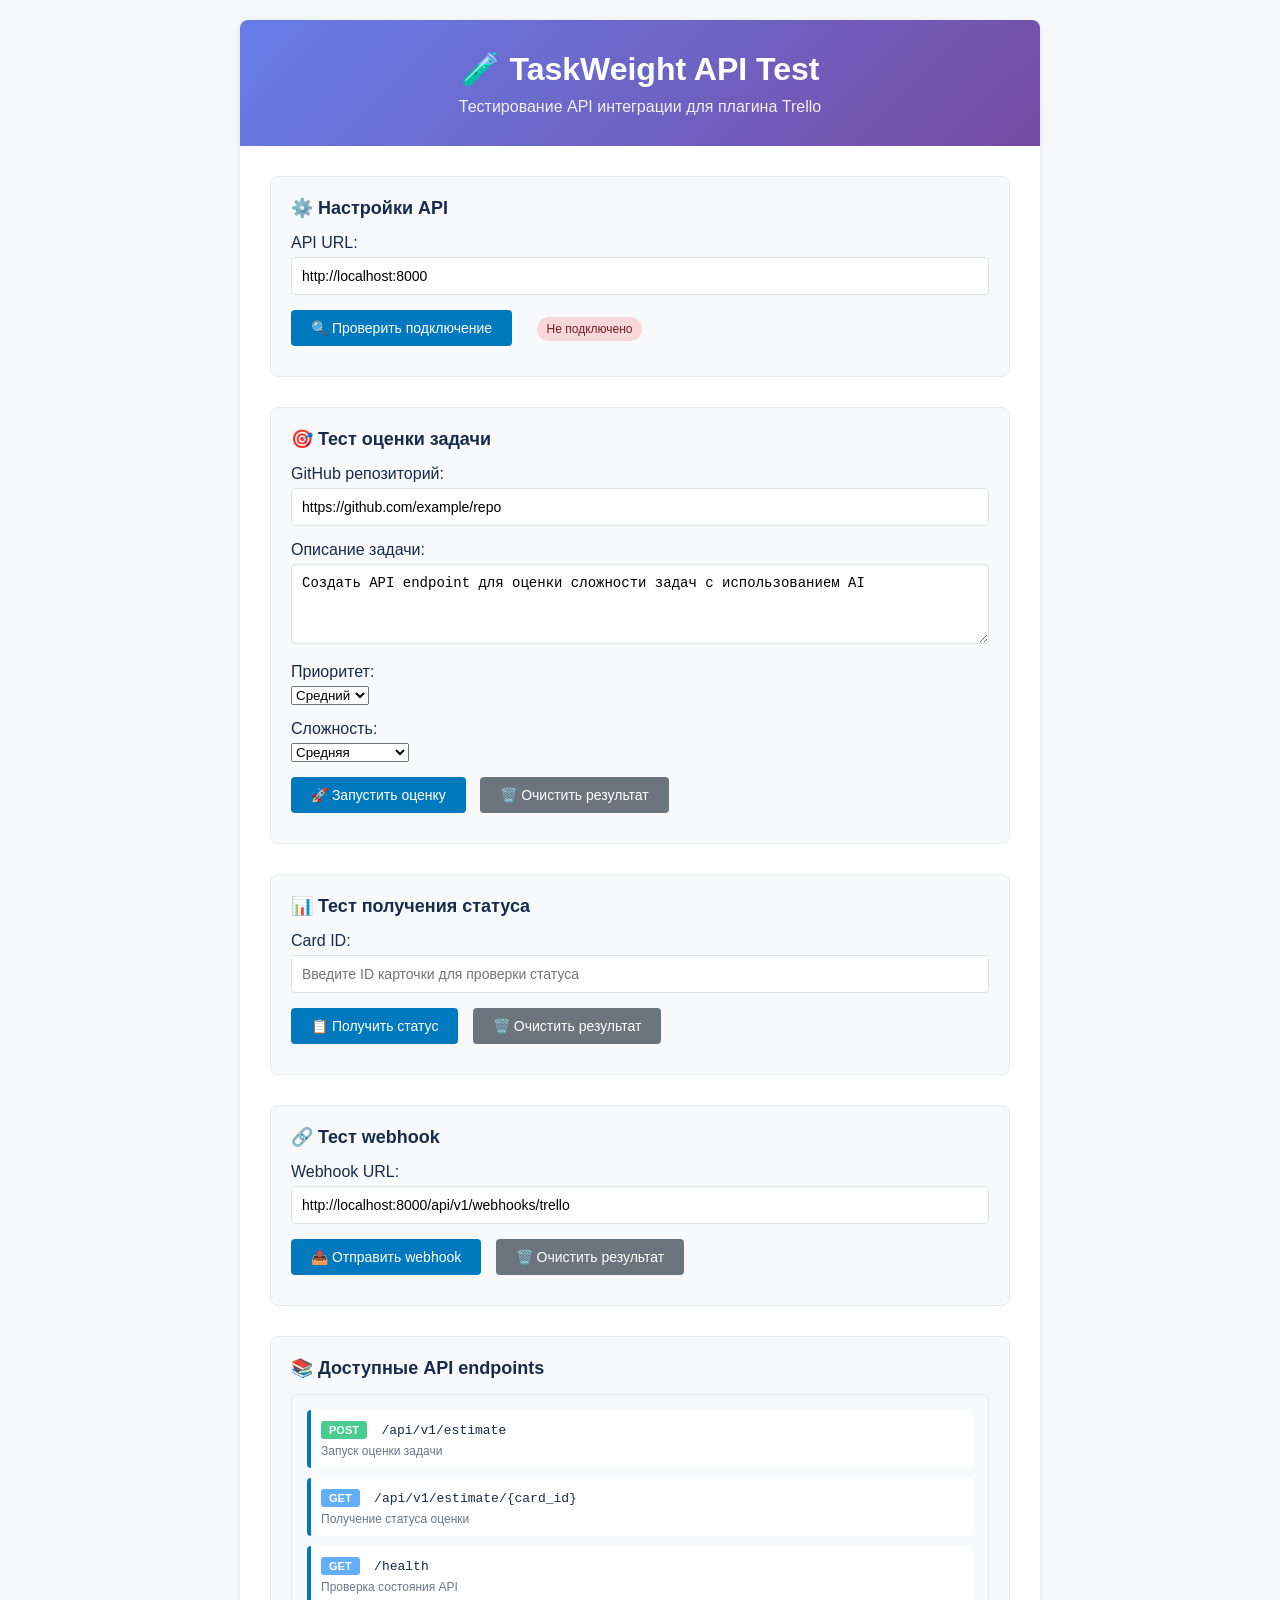
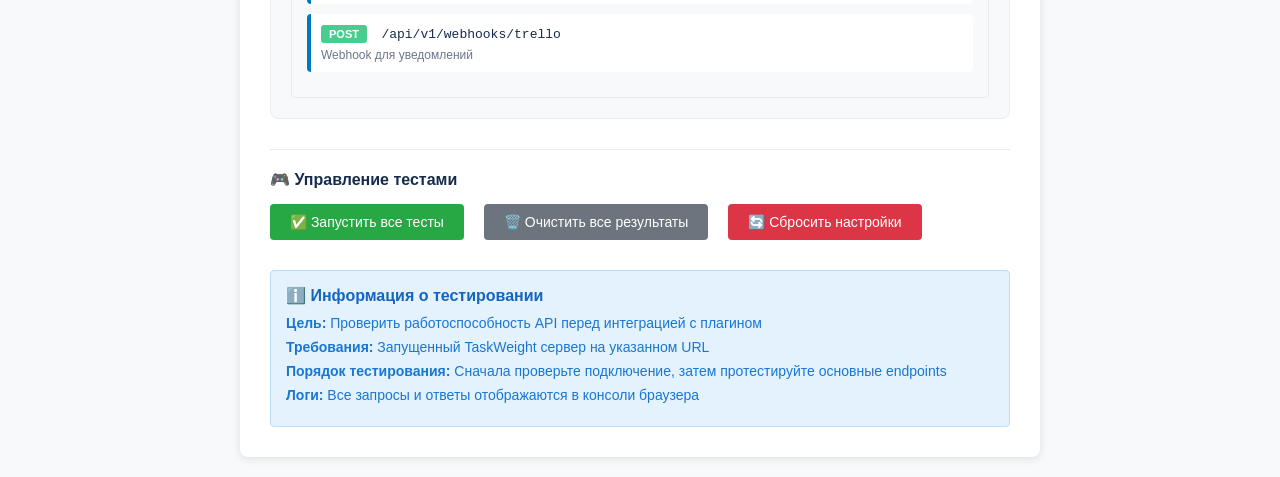
==== plugins/trello/test-api.html @ a2660809 "feat: Добавлены недостающие эндпоинты для Trello, улучшена валидация данных и обработка ошибок. Доба" ====
<!DOCTYPE html>
<html lang="ru">
<head>
    <meta charset="UTF-8">
    <meta name="viewport" content="width=device-width, initial-scale=1.0">
    <title>TaskWeight API Test - Тестирование API</title>
    <style>
        * {
            box-sizing: border-box;
        }
        
        body {
            font-family: -apple-system, BlinkMacSystemFont, 'Segoe UI', Roboto, sans-serif;
            margin: 0;
            padding: 20px;
            background: #f8f9fa;
            color: #172b4d;
        }
        
        .container {
            max-width: 800px;
            margin: 0 auto;
            background: white;
            border-radius: 8px;
            box-shadow: 0 2px 8px rgba(0, 0, 0, 0.1);
            overflow: hidden;
        }
        
        .header {
            background: linear-gradient(135deg, #667eea 0%, #764ba2 100%);
            color: white;
            padding: 30px;
            text-align: center;
        }
        
        .header h1 {
            margin: 0 0 10px 0;
            font-size: 32px;
        }
        
        .header p {
            margin: 0;
            opacity: 0.9;
            font-size: 16px;
        }
        
        .content {
            padding: 30px;
        }
        
        .test-section {
            margin-bottom: 30px;
            padding: 20px;
            border: 1px solid #e9ecef;
            border-radius: 8px;
            background: #f8f9fa;
        }
        
        .test-section h3 {
            margin: 0 0 15px 0;
            color: #172b4d;
            font-size: 18px;
        }
        
        .form-group {
            margin-bottom: 15px;
        }
        
        .form-group label {
            display: block;
            margin-bottom: 5px;
            font-weight: 500;
            color: #172b4d;
        }
        
        .form-group input,
        .form-group textarea {
            width: 100%;
            padding: 10px;
            border: 1px solid #dfe1e6;
            border-radius: 4px;
            font-size: 14px;
        }
        
        .form-group textarea {
            height: 80px;
            resize: vertical;
        }
        
        .btn {
            padding: 10px 20px;
            border: none;
            border-radius: 4px;
            cursor: pointer;
            font-size: 14px;
            font-weight: 500;
            margin-right: 10px;
            margin-bottom: 10px;
        }
        
        .btn-primary {
            background: #0079bf;
            color: white;
        }
        
        .btn-primary:hover {
            background: #026aa7;
        }
        
        .btn-secondary {
            background: #6c757d;
            color: white;
        }
        
        .btn-secondary:hover {
            background: #5a6268;
        }
        
        .btn-success {
            background: #28a745;
            color: white;
        }
        
        .btn-success:hover {
            background: #218838;
        }
        
        .btn-danger {
            background: #dc3545;
            color: white;
        }
        
        .btn-danger:hover {
            background: #c82333;
        }
        
        .result {
            margin-top: 15px;
            padding: 15px;
            border-radius: 4px;
            font-family: monospace;
            font-size: 13px;
            white-space: pre-wrap;
            max-height: 300px;
            overflow-y: auto;
        }
        
        .result.success {
            background: #d4edda;
            color: #155724;
            border: 1px solid #c3e6cb;
        }
        
        .result.error {
            background: #f8d7da;
            color: #721c24;
            border: 1px solid #f5c6cb;
        }
        
        .result.info {
            background: #d1ecf1;
            color: #0c5460;
            border: 1px solid #bee5eb;
        }
        
        .status {
            display: inline-block;
            padding: 5px 10px;
            border-radius: 15px;
            font-size: 12px;
            font-weight: 500;
            margin-left: 10px;
        }
        
        .status.connected {
            background: #d4edda;
            color: #155724;
        }
        
        .status.disconnected {
            background: #f8d7da;
            color: #721c24;
        }
        
        .status.checking {
            background: #fff3cd;
            color: #856404;
        }
        
        .endpoint-list {
            background: #f8f9fa;
            border: 1px solid #e9ecef;
            border-radius: 4px;
            padding: 15px;
            margin-top: 15px;
        }
        
        .endpoint-item {
            margin-bottom: 10px;
            padding: 10px;
            background: white;
            border-radius: 4px;
            border-left: 4px solid #0079bf;
        }
        
        .endpoint-method {
            display: inline-block;
            padding: 3px 8px;
            border-radius: 3px;
            font-size: 11px;
            font-weight: bold;
            margin-right: 10px;
        }
        
        .method-get {
            background: #61affe;
            color: white;
        }
        
        .method-post {
            background: #49cc90;
            color: white;
        }
        
        .method-put {
            background: #fca130;
            color: white;
        }
        
        .method-delete {
            background: #f93e3e;
            color: white;
        }
        
        .endpoint-url {
            font-family: monospace;
            font-size: 13px;
            color: #172b4d;
        }
        
        .endpoint-description {
            margin-top: 5px;
            font-size: 12px;
            color: #6b778c;
        }
        
        .test-controls {
            margin-top: 20px;
            padding-top: 20px;
            border-top: 1px solid #e9ecef;
        }
        
        .test-controls h4 {
            margin: 0 0 15px 0;
            color: #172b4d;
        }
        
        .control-group {
            display: flex;
            gap: 10px;
            flex-wrap: wrap;
            margin-bottom: 15px;
        }
        
        .info-box {
            background: #e3f2fd;
            border: 1px solid #bbdefb;
            border-radius: 4px;
            padding: 15px;
            margin-top: 20px;
        }
        
        .info-box h4 {
            margin: 0 0 10px 0;
            color: #1565c0;
        }
        
        .info-box p {
            margin: 0 0 8px 0;
            color: #1976d2;
            font-size: 14px;
        }
    </style>
</head>
<body>
    <div class="container">
        <div class="header">
            <h1>🧪 TaskWeight API Test</h1>
            <p>Тестирование API интеграции для плагина Trello</p>
        </div>
        
        <div class="content">
            <!-- Настройки API -->
            <div class="test-section">
                <h3>⚙️ Настройки API</h3>
                <div class="form-group">
                    <label for="api-url">API URL:</label>
                    <input type="url" id="api-url" value="http://localhost:8000" placeholder="https://your-domain.com">
                </div>
                <button class="btn btn-primary" onclick="testConnection()">🔍 Проверить подключение</button>
                <span id="connection-status" class="status checking">Проверка...</span>
            </div>
            
            <!-- Тест оценки -->
            <div class="test-section">
                <h3>🎯 Тест оценки задачи</h3>
                <div class="form-group">
                    <label for="test-repo-url">GitHub репозиторий:</label>
                    <input type="url" id="test-repo-url" value="https://github.com/example/repo" placeholder="https://github.com/user/repo">
                </div>
                <div class="form-group">
                    <label for="test-task-description">Описание задачи:</label>
                    <textarea id="test-task-description" placeholder="Опишите задачу для тестирования...">Создать API endpoint для оценки сложности задач с использованием AI</textarea>
                </div>
                <div class="form-group">
                    <label for="test-priority">Приоритет:</label>
                    <select id="test-priority">
                        <option value="low">Низкий</option>
                        <option value="medium" selected>Средний</option>
                        <option value="high">Высокий</option>
                        <option value="urgent">Срочный</option>
                    </select>
                </div>
                <div class="form-group">
                    <label for="test-complexity">Сложность:</label>
                    <select id="test-complexity">
                        <option value="simple">Простая</option>
                        <option value="medium" selected>Средняя</option>
                        <option value="complex">Сложная</option>
                        <option value="very-complex">Очень сложная</option>
                    </select>
                </div>
                <button class="btn btn-primary" onclick="testEstimation()">🚀 Запустить оценку</button>
                <button class="btn btn-secondary" onclick="clearEstimationResult()">🗑️ Очистить результат</button>
                <div id="estimation-result" class="result" style="display: none;"></div>
            </div>
            
            <!-- Тест получения статуса -->
            <div class="test-section">
                <h3>📊 Тест получения статуса</h3>
                <div class="form-group">
                    <label for="test-card-id">Card ID:</label>
                    <input type="text" id="test-card-id" placeholder="Введите ID карточки для проверки статуса">
                </div>
                <button class="btn btn-primary" onclick="testGetStatus()">📋 Получить статус</button>
                <button class="btn btn-secondary" onclick="clearStatusResult()">🗑️ Очистить результат</button>
                <div id="status-result" class="result" style="display: none;"></div>
            </div>
            
            <!-- Тест webhook -->
            <div class="test-section">
                <h3>🔗 Тест webhook</h3>
                <div class="form-group">
                    <label for="webhook-url">Webhook URL:</label>
                    <input type="url" id="webhook-url" value="http://localhost:8000/api/v1/webhooks/trello" placeholder="URL для отправки webhook">
                </div>
                <button class="btn btn-primary" onclick="testWebhook()">📤 Отправить webhook</button>
                <button class="btn btn-secondary" onclick="clearWebhookResult()">🗑️ Очистить результат</button>
                <div id="webhook-result" class="result" style="display: none;"></div>
            </div>
            
            <!-- Доступные endpoints -->
            <div class="test-section">
                <h3>📚 Доступные API endpoints</h3>
                <div class="endpoint-list">
                    <div class="endpoint-item">
                        <span class="endpoint-method method-post">POST</span>
                        <span class="endpoint-url">/api/v1/estimate</span>
                        <div class="endpoint-description">Запуск оценки задачи</div>
                    </div>
                    <div class="endpoint-item">
                        <span class="endpoint-method method-get">GET</span>
                        <span class="endpoint-url">/api/v1/estimate/{card_id}</span>
                        <div class="endpoint-description">Получение статуса оценки</div>
                    </div>
                    <div class="endpoint-item">
                        <span class="endpoint-method method-get">GET</span>
                        <span class="endpoint-url">/health</span>
                        <div class="endpoint-description">Проверка состояния API</div>
                    </div>
                    <div class="endpoint-item">
                        <span class="endpoint-method method-post">POST</span>
                        <span class="endpoint-url">/api/v1/webhooks/trello</span>
                        <div class="endpoint-description">Webhook для уведомлений</div>
                    </div>
                </div>
            </div>
            
            <!-- Управление тестами -->
            <div class="test-controls">
                <h4>🎮 Управление тестами</h4>
                <div class="control-group">
                    <button class="btn btn-success" onclick="runAllTests()">✅ Запустить все тесты</button>
                    <button class="btn btn-secondary" onclick="clearAllResults()">🗑️ Очистить все результаты</button>
                    <button class="btn btn-danger" onclick="resetSettings()">🔄 Сбросить настройки</button>
                </div>
            </div>
            
            <!-- Информация -->
            <div class="info-box">
                <h4>ℹ️ Информация о тестировании</h4>
                <p><strong>Цель:</strong> Проверить работоспособность API перед интеграцией с плагином</p>
                <p><strong>Требования:</strong> Запущенный TaskWeight сервер на указанном URL</p>
                <p><strong>Порядок тестирования:</strong> Сначала проверьте подключение, затем протестируйте основные endpoints</p>
                <p><strong>Логи:</strong> Все запросы и ответы отображаются в консоли браузера</p>
            </div>
        </div>
    </div>
    
    <script>
        class ApiTester {
            constructor() {
                this.apiUrl = 'http://localhost:8000';
                this.init();
            }
            
            init() {
                this.loadSettings();
                this.testConnection();
            }
            
            loadSettings() {
                const saved = localStorage.getItem('taskweight_api_test_settings');
                if (saved) {
                    try {
                        const settings = JSON.parse(saved);
                        this.apiUrl = settings.apiUrl || this.apiUrl;
                        document.getElementById('api-url').value = this.apiUrl;
                    } catch (error) {
                        console.error('Ошибка загрузки настроек:', error);
                    }
                }
            }
            
            saveSettings() {
                const settings = {
                    apiUrl: this.apiUrl
                };
                localStorage.setItem('taskweight_api_test_settings', JSON.stringify(settings));
            }
            
            updateApiUrl() {
                this.apiUrl = document.getElementById('api-url').value;
                this.saveSettings();
            }
            
            async testConnection() {
                this.updateApiUrl();
                this.updateConnectionStatus('checking', 'Проверка...');
                
                try {
                    const response = await fetch(`${this.apiUrl}/health`, {
                        method: 'GET',
                        timeout: 5000
                    });
                    
                    if (response.ok) {
                        this.updateConnectionStatus('connected', 'Подключено');
                        this.showResult('connection-result', '✅ API доступен и работает корректно', 'success');
                    } else {
                        this.updateConnectionStatus('disconnected', 'Ошибка: ' + response.status);
                        this.showResult('connection-result', `❌ API недоступен: HTTP ${response.status}`, 'error');
                    }
                } catch (error) {
                    this.updateConnectionStatus('disconnected', 'Не подключено');
                    this.showResult('connection-result', `❌ Ошибка подключения: ${error.message}`, 'error');
                }
            }
            
            updateConnectionStatus(status, text) {
                const statusElement = document.getElementById('connection-status');
                if (statusElement) {
                    statusElement.className = `status ${status}`;
                    statusElement.textContent = text;
                }
            }
            
            async testEstimation() {
                this.updateApiUrl();
                
                const formData = {
                    cardId: 'test_card_' + Date.now(),
                    taskDescription: document.getElementById('test-task-description').value,
                    repoUrl: document.getElementById('test-repo-url').value,
                    priority: document.getElementById('test-priority').value,
                    complexity: document.getElementById('test-complexity').value,
                    timestamp: new Date().toISOString()
                };
                
                try {
                    console.log('Отправка запроса на оценку:', formData);
                    
                    const response = await fetch(`${this.apiUrl}/api/v1/estimate`, {
                        method: 'POST',
                        headers: {
                            'Content-Type': 'application/json',
                        },
                        body: JSON.stringify(formData)
                    });
                    
                    const result = await response.json();
                    
                    if (response.ok) {
                        this.showResult('estimation-result', `✅ Оценка запущена успешно!\n\nОтвет API:\n${JSON.stringify(result, null, 2)}`, 'success');
                        
                        // Если есть cardId, сохраняем для тестирования статуса
                        if (result.cardId) {
                            document.getElementById('test-card-id').value = result.cardId;
                        }
                    } else {
                        this.showResult('estimation-result', `❌ Ошибка API: ${response.status}\n\n${JSON.stringify(result, null, 2)}`, 'error');
                    }
                } catch (error) {
                    this.showResult('estimation-result', `❌ Ошибка запроса: ${error.message}`, 'error');
                }
            }
            
            async testGetStatus() {
                this.updateApiUrl();
                
                const cardId = document.getElementById('test-card-id').value;
                if (!cardId) {
                    this.showResult('status-result', '❌ Введите ID карточки', 'error');
                    return;
                }
                
                try {
                    console.log('Запрос статуса для карточки:', cardId);
                    
                    const response = await fetch(`${this.apiUrl}/api/v1/estimate/${cardId}`);
                    const result = await response.json();
                    
                    if (response.ok) {
                        this.showResult('status-result', `✅ Статус получен!\n\nОтвет API:\n${JSON.stringify(result, null, 2)}`, 'success');
                    } else {
                        this.showResult('status-result', `❌ Ошибка API: ${response.status}\n\n${JSON.stringify(result, null, 2)}`, 'error');
                    }
                } catch (error) {
                    this.showResult('status-result', `❌ Ошибка запроса: ${error.message}`, 'error');
                }
            }
            
            async testWebhook() {
                this.updateApiUrl();
                
                const webhookUrl = document.getElementById('webhook-url').value;
                if (!webhookUrl) {
                    this.showResult('webhook-result', '❌ Введите URL webhook', 'error');
                    return;
                }
                
                const webhookData = {
                    event: 'estimation.completed',
                    cardId: 'test_card_' + Date.now(),
                    estimation: {
                        id: 'test_estimation_' + Date.now(),
                        status: 'estimated',
                        estimatedHours: 8.5,
                        confidence: 85,
                        createdAt: new Date().toISOString()
                    },
                    timestamp: new Date().toISOString()
                };
                
                try {
                    console.log('Отправка webhook:', webhookData);
                    
                    const response = await fetch(webhookUrl, {
                        method: 'POST',
                        headers: {
                            'Content-Type': 'application/json',
                        },
                        body: JSON.stringify(webhookData)
                    });
                    
                    const result = await response.text();
                    
                    if (response.ok) {
                        this.showResult('webhook-result', `✅ Webhook отправлен успешно!\n\nОтвет сервера:\n${result}`, 'success');
                    } else {
                        this.showResult('webhook-result', `❌ Ошибка webhook: ${response.status}\n\n${result}`, 'error');
                    }
                } catch (error) {
                    this.showResult('webhook-result', `❌ Ошибка отправки: ${error.message}`, 'error');
                }
            }
            
            showResult(elementId, message, type) {
                const element = document.getElementById(elementId);
                if (element) {
                    element.textContent = message;
                    element.className = `result ${type}`;
                    element.style.display = 'block';
                }
            }
            
            clearResult(elementId) {
                const element = document.getElementById(elementId);
                if (element) {
                    element.style.display = 'none';
                    element.textContent = '';
                }
            }
            
            async runAllTests() {
                console.log('Запуск всех тестов...');
                
                // Тест подключения
                await this.testConnection();
                await new Promise(resolve => setTimeout(resolve, 1000));
                
                // Тест оценки
                await this.testEstimation();
                await new Promise(resolve => setTimeout(resolve, 1000));
                
                // Тест статуса (если есть cardId)
                const cardId = document.getElementById('test-card-id').value;
                if (cardId) {
                    await this.testGetStatus();
                }
                
                console.log('Все тесты завершены');
            }
            
            clearAllResults() {
                this.clearResult('estimation-result');
                this.clearResult('status-result');
                this.clearResult('webhook-result');
            }
            
            resetSettings() {
                this.apiUrl = 'http://localhost:8000';
                document.getElementById('api-url').value = this.apiUrl;
                localStorage.removeItem('taskweight_api_test_settings');
                this.clearAllResults();
                this.updateConnectionStatus('checking', 'Проверка...');
            }
        }
        
        // Глобальные функции для кнопок
        let apiTester = null;
        
        function testConnection() {
            if (apiTester) apiTester.testConnection();
        }
        
        function testEstimation() {
            if (apiTester) apiTester.testEstimation();
        }
        
        function testGetStatus() {
            if (apiTester) apiTester.testGetStatus();
        }
        
        function testWebhook() {
            if (apiTester) apiTester.testWebhook();
        }
        
        function clearEstimationResult() {
            if (apiTester) apiTester.clearResult('estimation-result');
        }
        
        function clearStatusResult() {
            if (apiTester) apiTester.clearResult('status-result');
        }
        
        function clearWebhookResult() {
            if (apiTester) apiTester.clearResult('webhook-result');
        }
        
        function runAllTests() {
            if (apiTester) apiTester.runAllTests();
        }
        
        function clearAllResults() {
            if (apiTester) apiTester.clearAllResults();
        }
        
        function resetSettings() {
            if (apiTester) apiTester.resetSettings();
        }
        
        // Инициализация при загрузке страницы
        document.addEventListener('DOMContentLoaded', () => {
            apiTester = new ApiTester();
        });
    </script>
</body>
</html>
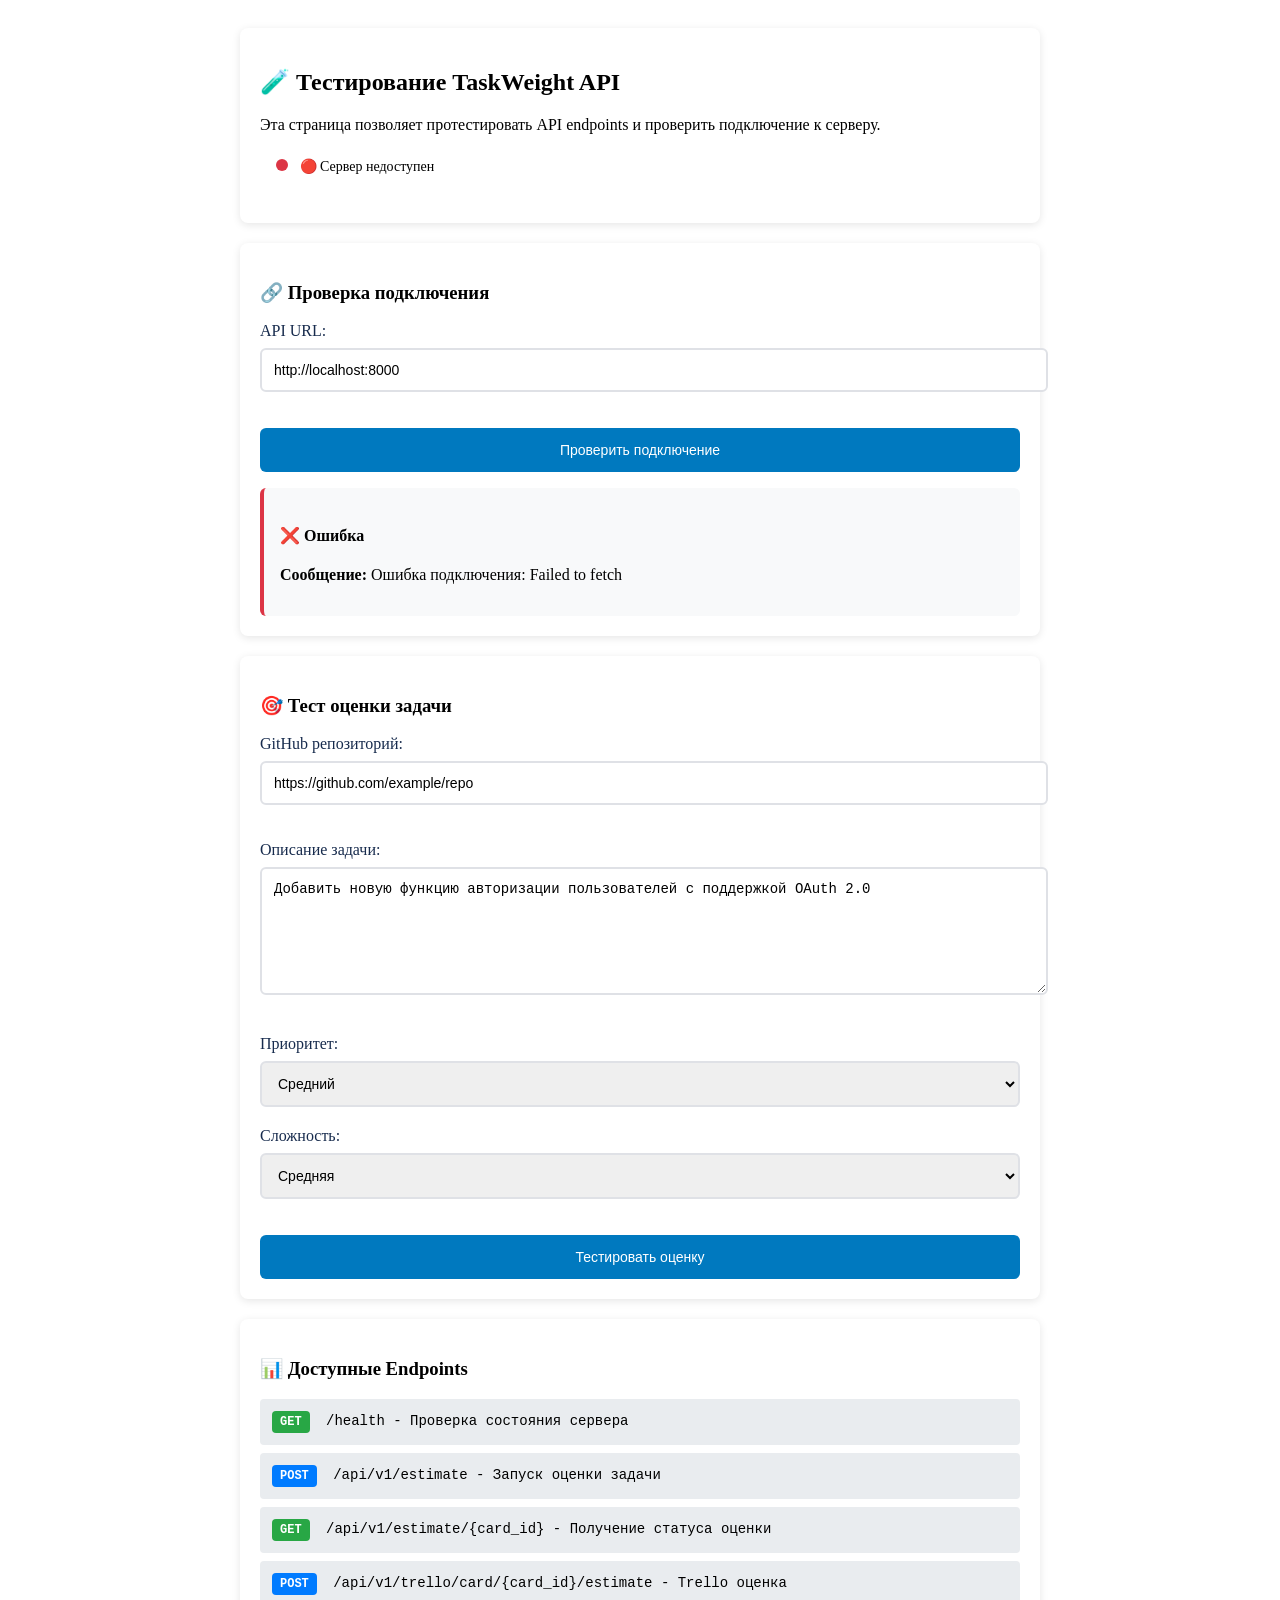
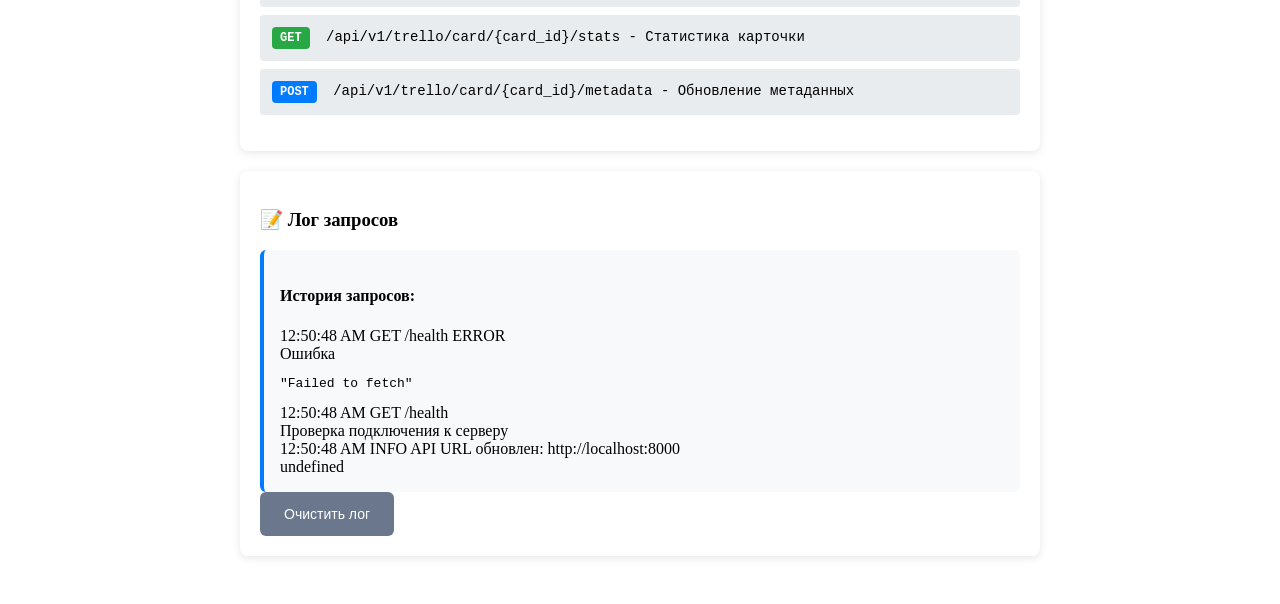
==== commit ae97b1e8: "Add comprehensive testing framework, database improvements, and server enhancements" ====
--- a/plugins/trello/test-api.html
+++ b/plugins/trello/test-api.html
@@ -3,450 +3,213 @@
 <head>
     <meta charset="UTF-8">
     <meta name="viewport" content="width=device-width, initial-scale=1.0">
-    <title>TaskWeight API Test - Тестирование API</title>
+    <title>TaskWeight API Test</title>
+    <link rel="stylesheet" href="style.css">
     <style>
-        * {
-            box-sizing: border-box;
-        }
-        
-        body {
-            font-family: -apple-system, BlinkMacSystemFont, 'Segoe UI', Roboto, sans-serif;
-            margin: 0;
-            padding: 20px;
-            background: #f8f9fa;
-            color: #172b4d;
-        }
-        
-        .container {
+        .test-container {
             max-width: 800px;
             margin: 0 auto;
+            padding: 20px;
+        }
+        
+        .test-section {
             background: white;
             border-radius: 8px;
+            padding: 20px;
+            margin-bottom: 20px;
             box-shadow: 0 2px 8px rgba(0, 0, 0, 0.1);
-            overflow: hidden;
-        }
-        
-        .header {
-            background: linear-gradient(135deg, #667eea 0%, #764ba2 100%);
-            color: white;
-            padding: 30px;
-            text-align: center;
-        }
-        
-        .header h1 {
-            margin: 0 0 10px 0;
-            font-size: 32px;
-        }
-        
-        .header p {
-            margin: 0;
-            opacity: 0.9;
-            font-size: 16px;
-        }
-        
-        .content {
-            padding: 30px;
-        }
-        
-        .test-section {
-            margin-bottom: 30px;
-            padding: 20px;
-            border: 1px solid #e9ecef;
-            border-radius: 8px;
+        }
+        
+        .test-form {
+            display: grid;
+            gap: 16px;
+        }
+        
+        .test-results {
             background: #f8f9fa;
-        }
-        
-        .test-section h3 {
-            margin: 0 0 15px 0;
-            color: #172b4d;
-            font-size: 18px;
-        }
-        
-        .form-group {
-            margin-bottom: 15px;
-        }
-        
-        .form-group label {
-            display: block;
-            margin-bottom: 5px;
-            font-weight: 500;
-            color: #172b4d;
-        }
-        
-        .form-group input,
-        .form-group textarea {
-            width: 100%;
-            padding: 10px;
-            border: 1px solid #dfe1e6;
+            border-radius: 6px;
+            padding: 16px;
+            margin-top: 16px;
+            border-left: 4px solid #007bff;
+        }
+        
+        .test-results.success {
+            border-left-color: #28a745;
+        }
+        
+        .test-results.error {
+            border-left-color: #dc3545;
+        }
+        
+        .endpoint-list {
+            list-style: none;
+            padding: 0;
+        }
+        
+        .endpoint-item {
+            background: #e9ecef;
             border-radius: 4px;
+            padding: 12px;
+            margin-bottom: 8px;
+            font-family: monospace;
             font-size: 14px;
         }
         
-        .form-group textarea {
-            height: 80px;
-            resize: vertical;
-        }
-        
-        .btn {
-            padding: 10px 20px;
-            border: none;
+        .method {
+            display: inline-block;
+            padding: 4px 8px;
             border-radius: 4px;
-            cursor: pointer;
-            font-size: 14px;
-            font-weight: 500;
-            margin-right: 10px;
-            margin-bottom: 10px;
-        }
-        
-        .btn-primary {
-            background: #0079bf;
-            color: white;
-        }
-        
-        .btn-primary:hover {
-            background: #026aa7;
-        }
-        
-        .btn-secondary {
-            background: #6c757d;
-            color: white;
-        }
-        
-        .btn-secondary:hover {
-            background: #5a6268;
-        }
-        
-        .btn-success {
-            background: #28a745;
-            color: white;
-        }
-        
-        .btn-success:hover {
-            background: #218838;
-        }
-        
-        .btn-danger {
-            background: #dc3545;
-            color: white;
-        }
-        
-        .btn-danger:hover {
-            background: #c82333;
-        }
-        
-        .result {
-            margin-top: 15px;
-            padding: 15px;
-            border-radius: 4px;
-            font-family: monospace;
-            font-size: 13px;
-            white-space: pre-wrap;
-            max-height: 300px;
-            overflow-y: auto;
-        }
-        
-        .result.success {
-            background: #d4edda;
-            color: #155724;
-            border: 1px solid #c3e6cb;
-        }
-        
-        .result.error {
-            background: #f8d7da;
-            color: #721c24;
-            border: 1px solid #f5c6cb;
-        }
-        
-        .result.info {
-            background: #d1ecf1;
-            color: #0c5460;
-            border: 1px solid #bee5eb;
-        }
-        
-        .status {
+            font-size: 12px;
+            font-weight: bold;
+            margin-right: 8px;
+        }
+        
+        .method.get { background: #28a745; color: white; }
+        .method.post { background: #007bff; color: white; }
+        .method.put { background: #ffc107; color: black; }
+        .method.delete { background: #dc3545; color: white; }
+        
+        .status-indicator {
             display: inline-block;
-            padding: 5px 10px;
-            border-radius: 15px;
-            font-size: 12px;
-            font-weight: 500;
-            margin-left: 10px;
-        }
-        
-        .status.connected {
-            background: #d4edda;
-            color: #155724;
-        }
-        
-        .status.disconnected {
-            background: #f8d7da;
-            color: #721c24;
-        }
-        
-        .status.checking {
-            background: #fff3cd;
-            color: #856404;
-        }
-        
-        .endpoint-list {
-            background: #f8f9fa;
-            border: 1px solid #e9ecef;
-            border-radius: 4px;
-            padding: 15px;
-            margin-top: 15px;
-        }
-        
-        .endpoint-item {
-            margin-bottom: 10px;
-            padding: 10px;
-            background: white;
-            border-radius: 4px;
-            border-left: 4px solid #0079bf;
-        }
-        
-        .endpoint-method {
-            display: inline-block;
-            padding: 3px 8px;
-            border-radius: 3px;
-            font-size: 11px;
-            font-weight: bold;
-            margin-right: 10px;
-        }
-        
-        .method-get {
-            background: #61affe;
-            color: white;
-        }
-        
-        .method-post {
-            background: #49cc90;
-            color: white;
-        }
-        
-        .method-put {
-            background: #fca130;
-            color: white;
-        }
-        
-        .method-delete {
-            background: #f93e3e;
-            color: white;
-        }
-        
-        .endpoint-url {
-            font-family: monospace;
-            font-size: 13px;
-            color: #172b4d;
-        }
-        
-        .endpoint-description {
-            margin-top: 5px;
-            font-size: 12px;
-            color: #6b778c;
-        }
-        
-        .test-controls {
-            margin-top: 20px;
-            padding-top: 20px;
-            border-top: 1px solid #e9ecef;
-        }
-        
-        .test-controls h4 {
-            margin: 0 0 15px 0;
-            color: #172b4d;
-        }
-        
-        .control-group {
-            display: flex;
-            gap: 10px;
-            flex-wrap: wrap;
-            margin-bottom: 15px;
-        }
-        
-        .info-box {
-            background: #e3f2fd;
-            border: 1px solid #bbdefb;
-            border-radius: 4px;
-            padding: 15px;
-            margin-top: 20px;
-        }
-        
-        .info-box h4 {
-            margin: 0 0 10px 0;
-            color: #1565c0;
-        }
-        
-        .info-box p {
-            margin: 0 0 8px 0;
-            color: #1976d2;
-            font-size: 14px;
-        }
+            width: 12px;
+            height: 12px;
+            border-radius: 50%;
+            margin-right: 8px;
+        }
+        
+        .status-online { background: #28a745; }
+        .status-offline { background: #dc3545; }
+        .status-checking { background: #ffc107; }
     </style>
 </head>
 <body>
-    <div class="container">
-        <div class="header">
-            <h1>🧪 TaskWeight API Test</h1>
-            <p>Тестирование API интеграции для плагина Trello</p>
+    <div class="test-container">
+        <div class="test-section">
+            <h2>🧪 Тестирование TaskWeight API</h2>
+            <p>Эта страница позволяет протестировать API endpoints и проверить подключение к серверу.</p>
+            
+            <div class="connection-status">
+                <span class="status-indicator status-checking"></span>
+                <span id="connection-text">Проверка подключения...</span>
+            </div>
         </div>
         
-        <div class="content">
-            <!-- Настройки API -->
-            <div class="test-section">
-                <h3>⚙️ Настройки API</h3>
+        <div class="test-section">
+            <h3>🔗 Проверка подключения</h3>
+            <div class="test-form">
                 <div class="form-group">
                     <label for="api-url">API URL:</label>
                     <input type="url" id="api-url" value="http://localhost:8000" placeholder="https://your-domain.com">
                 </div>
-                <button class="btn btn-primary" onclick="testConnection()">🔍 Проверить подключение</button>
-                <span id="connection-status" class="status checking">Проверка...</span>
+                <button id="test-connection" class="btn btn-primary">Проверить подключение</button>
             </div>
-            
-            <!-- Тест оценки -->
-            <div class="test-section">
-                <h3>🎯 Тест оценки задачи</h3>
+            <div id="connection-results" class="test-results hidden"></div>
+        </div>
+        
+        <div class="test-section">
+            <h3>🎯 Тест оценки задачи</h3>
+            <div class="test-form">
                 <div class="form-group">
                     <label for="test-repo-url">GitHub репозиторий:</label>
                     <input type="url" id="test-repo-url" value="https://github.com/example/repo" placeholder="https://github.com/user/repo">
                 </div>
                 <div class="form-group">
-                    <label for="test-task-description">Описание задачи:</label>
-                    <textarea id="test-task-description" placeholder="Опишите задачу для тестирования...">Создать API endpoint для оценки сложности задач с использованием AI</textarea>
+                    <label for="test-description">Описание задачи:</label>
+                    <textarea id="test-description" placeholder="Опишите задачу для тестирования..." rows="3">Добавить новую функцию авторизации пользователей с поддержкой OAuth 2.0</textarea>
                 </div>
-                <div class="form-group">
-                    <label for="test-priority">Приоритет:</label>
-                    <select id="test-priority">
-                        <option value="low">Низкий</option>
-                        <option value="medium" selected>Средний</option>
-                        <option value="high">Высокий</option>
-                        <option value="urgent">Срочный</option>
-                    </select>
-                </div>
-                <div class="form-group">
-                    <label for="test-complexity">Сложность:</label>
-                    <select id="test-complexity">
-                        <option value="simple">Простая</option>
-                        <option value="medium" selected>Средняя</option>
-                        <option value="complex">Сложная</option>
-                        <option value="very-complex">Очень сложная</option>
-                    </select>
-                </div>
-                <button class="btn btn-primary" onclick="testEstimation()">🚀 Запустить оценку</button>
-                <button class="btn btn-secondary" onclick="clearEstimationResult()">🗑️ Очистить результат</button>
-                <div id="estimation-result" class="result" style="display: none;"></div>
-            </div>
-            
-            <!-- Тест получения статуса -->
-            <div class="test-section">
-                <h3>📊 Тест получения статуса</h3>
-                <div class="form-group">
-                    <label for="test-card-id">Card ID:</label>
-                    <input type="text" id="test-card-id" placeholder="Введите ID карточки для проверки статуса">
-                </div>
-                <button class="btn btn-primary" onclick="testGetStatus()">📋 Получить статус</button>
-                <button class="btn btn-secondary" onclick="clearStatusResult()">🗑️ Очистить результат</button>
-                <div id="status-result" class="result" style="display: none;"></div>
-            </div>
-            
-            <!-- Тест webhook -->
-            <div class="test-section">
-                <h3>🔗 Тест webhook</h3>
-                <div class="form-group">
-                    <label for="webhook-url">Webhook URL:</label>
-                    <input type="url" id="webhook-url" value="http://localhost:8000/api/v1/webhooks/trello" placeholder="URL для отправки webhook">
-                </div>
-                <button class="btn btn-primary" onclick="testWebhook()">📤 Отправить webhook</button>
-                <button class="btn btn-secondary" onclick="clearWebhookResult()">🗑️ Очистить результат</button>
-                <div id="webhook-result" class="result" style="display: none;"></div>
-            </div>
-            
-            <!-- Доступные endpoints -->
-            <div class="test-section">
-                <h3>📚 Доступные API endpoints</h3>
-                <div class="endpoint-list">
-                    <div class="endpoint-item">
-                        <span class="endpoint-method method-post">POST</span>
-                        <span class="endpoint-url">/api/v1/estimate</span>
-                        <div class="endpoint-description">Запуск оценки задачи</div>
+                <div class="form-row">
+                    <div class="form-group">
+                        <label for="test-priority">Приоритет:</label>
+                        <select id="test-priority">
+                            <option value="low">Низкий</option>
+                            <option value="medium" selected>Средний</option>
+                            <option value="high">Высокий</option>
+                            <option value="urgent">Срочный</option>
+                        </select>
                     </div>
-                    <div class="endpoint-item">
-                        <span class="endpoint-method method-get">GET</span>
-                        <span class="endpoint-url">/api/v1/estimate/{card_id}</span>
-                        <div class="endpoint-description">Получение статуса оценки</div>
-                    </div>
-                    <div class="endpoint-item">
-                        <span class="endpoint-method method-get">GET</span>
-                        <span class="endpoint-url">/health</span>
-                        <div class="endpoint-description">Проверка состояния API</div>
-                    </div>
-                    <div class="endpoint-item">
-                        <span class="endpoint-method method-post">POST</span>
-                        <span class="endpoint-url">/api/v1/webhooks/trello</span>
-                        <div class="endpoint-description">Webhook для уведомлений</div>
+                    <div class="form-group">
+                        <label for="test-complexity">Сложность:</label>
+                        <select id="test-complexity">
+                            <option value="simple">Простая</option>
+                            <option value="medium" selected>Средняя</option>
+                            <option value="complex">Сложная</option>
+                            <option value="very-complex">Очень сложная</option>
+                        </select>
                     </div>
                 </div>
+                <button id="test-estimation" class="btn btn-primary">Тестировать оценку</button>
             </div>
-            
-            <!-- Управление тестами -->
-            <div class="test-controls">
-                <h4>🎮 Управление тестами</h4>
-                <div class="control-group">
-                    <button class="btn btn-success" onclick="runAllTests()">✅ Запустить все тесты</button>
-                    <button class="btn btn-secondary" onclick="clearAllResults()">🗑️ Очистить все результаты</button>
-                    <button class="btn btn-danger" onclick="resetSettings()">🔄 Сбросить настройки</button>
-                </div>
+            <div id="estimation-results" class="test-results hidden"></div>
+        </div>
+        
+        <div class="test-section">
+            <h3>📊 Доступные Endpoints</h3>
+            <ul class="endpoint-list">
+                <li class="endpoint-item">
+                    <span class="method get">GET</span>
+                    <code>/health</code> - Проверка состояния сервера
+                </li>
+                <li class="endpoint-item">
+                    <span class="method post">POST</span>
+                    <code>/api/v1/estimate</code> - Запуск оценки задачи
+                </li>
+                <li class="endpoint-item">
+                    <span class="method get">GET</span>
+                    <code>/api/v1/estimate/{card_id}</code> - Получение статуса оценки
+                </li>
+                <li class="endpoint-item">
+                    <span class="method post">POST</span>
+                    <code>/api/v1/trello/card/{card_id}/estimate</code> - Trello оценка
+                </li>
+                <li class="endpoint-item">
+                    <span class="method get">GET</span>
+                    <code>/api/v1/trello/card/{card_id}/stats</code> - Статистика карточки
+                </li>
+                <li class="endpoint-item">
+                    <span class="method post">POST</span>
+                    <code>/api/v1/trello/card/{card_id}/metadata</code> - Обновление метаданных
+                </li>
+            </ul>
+        </div>
+        
+        <div class="test-section">
+            <h3>📝 Лог запросов</h3>
+            <div id="request-log" class="test-results">
+                <p>Лог запросов будет отображаться здесь...</p>
             </div>
-            
-            <!-- Информация -->
-            <div class="info-box">
-                <h4>ℹ️ Информация о тестировании</h4>
-                <p><strong>Цель:</strong> Проверить работоспособность API перед интеграцией с плагином</p>
-                <p><strong>Требования:</strong> Запущенный TaskWeight сервер на указанном URL</p>
-                <p><strong>Порядок тестирования:</strong> Сначала проверьте подключение, затем протестируйте основные endpoints</p>
-                <p><strong>Логи:</strong> Все запросы и ответы отображаются в консоли браузера</p>
-            </div>
+            <button id="clear-log" class="btn btn-secondary">Очистить лог</button>
         </div>
     </div>
     
     <script>
-        class ApiTester {
+        class APITester {
             constructor() {
                 this.apiUrl = 'http://localhost:8000';
+                this.requestLog = [];
                 this.init();
             }
             
             init() {
-                this.loadSettings();
+                this.bindEvents();
+                this.updateApiUrl();
                 this.testConnection();
             }
             
-            loadSettings() {
-                const saved = localStorage.getItem('taskweight_api_test_settings');
-                if (saved) {
-                    try {
-                        const settings = JSON.parse(saved);
-                        this.apiUrl = settings.apiUrl || this.apiUrl;
-                        document.getElementById('api-url').value = this.apiUrl;
-                    } catch (error) {
-                        console.error('Ошибка загрузки настроек:', error);
-                    }
-                }
-            }
-            
-            saveSettings() {
-                const settings = {
-                    apiUrl: this.apiUrl
-                };
-                localStorage.setItem('taskweight_api_test_settings', JSON.stringify(settings));
+            bindEvents() {
+                document.getElementById('api-url').addEventListener('change', () => this.updateApiUrl());
+                document.getElementById('test-connection').addEventListener('click', () => this.testConnection());
+                document.getElementById('test-estimation').addEventListener('click', () => this.testEstimation());
+                document.getElementById('clear-log').addEventListener('click', () => this.clearLog());
             }
             
             updateApiUrl() {
                 this.apiUrl = document.getElementById('api-url').value;
-                this.saveSettings();
+                this.logRequest('INFO', `API URL обновлен: ${this.apiUrl}`);
             }
             
             async testConnection() {
-                this.updateApiUrl();
-                this.updateConnectionStatus('checking', 'Проверка...');
+                this.updateConnectionStatus('checking');
+                this.logRequest('GET', '/health', 'Проверка подключения к серверу');
                 
                 try {
                     const response = await fetch(`${this.apiUrl}/health`, {
@@ -455,41 +218,29 @@
                     });
                     
                     if (response.ok) {
-                        this.updateConnectionStatus('connected', 'Подключено');
-                        this.showResult('connection-result', '✅ API доступен и работает корректно', 'success');
+                        const data = await response.json();
+                        this.updateConnectionStatus('online');
+                        this.showConnectionResults(true, 'Сервер доступен', data);
+                        this.logRequest('GET', '/health', 'Успешно', response.status, data);
                     } else {
-                        this.updateConnectionStatus('disconnected', 'Ошибка: ' + response.status);
-                        this.showResult('connection-result', `❌ API недоступен: HTTP ${response.status}`, 'error');
+                        this.updateConnectionStatus('offline');
+                        this.showConnectionResults(false, `HTTP ${response.status}: ${response.statusText}`);
+                        this.logRequest('GET', '/health', 'Ошибка', response.status);
                     }
                 } catch (error) {
-                    this.updateConnectionStatus('disconnected', 'Не подключено');
-                    this.showResult('connection-result', `❌ Ошибка подключения: ${error.message}`, 'error');
-                }
-            }
-            
-            updateConnectionStatus(status, text) {
-                const statusElement = document.getElementById('connection-status');
-                if (statusElement) {
-                    statusElement.className = `status ${status}`;
-                    statusElement.textContent = text;
+                    this.updateConnectionStatus('offline');
+                    this.showConnectionResults(false, `Ошибка подключения: ${error.message}`);
+                    this.logRequest('GET', '/health', 'Ошибка', 'ERROR', error.message);
                 }
             }
             
             async testEstimation() {
-                this.updateApiUrl();
-                
-                const formData = {
-                    cardId: 'test_card_' + Date.now(),
-                    taskDescription: document.getElementById('test-task-description').value,
-                    repoUrl: document.getElementById('test-repo-url').value,
-                    priority: document.getElementById('test-priority').value,
-                    complexity: document.getElementById('test-complexity').value,
-                    timestamp: new Date().toISOString()
-                };
+                const formData = this.getTestFormData();
+                if (!formData) return;
+                
+                this.logRequest('POST', '/api/v1/estimate', 'Тест оценки задачи', null, formData);
                 
                 try {
-                    console.log('Отправка запроса на оценку:', formData);
-                    
                     const response = await fetch(`${this.apiUrl}/api/v1/estimate`, {
                         method: 'POST',
                         headers: {
@@ -498,191 +249,194 @@
                         body: JSON.stringify(formData)
                     });
                     
-                    const result = await response.json();
-                    
                     if (response.ok) {
-                        this.showResult('estimation-result', `✅ Оценка запущена успешно!\n\nОтвет API:\n${JSON.stringify(result, null, 2)}`, 'success');
+                        const data = await response.json();
+                        this.showEstimationResults(true, 'Оценка запущена успешно', data);
+                        this.logRequest('POST', '/api/v1/estimate', 'Успешно', response.status, data);
                         
-                        // Если есть cardId, сохраняем для тестирования статуса
-                        if (result.cardId) {
-                            document.getElementById('test-card-id').value = result.cardId;
+                        // Если оценка запущена, начинаем опрос статуса
+                        if (data.status === 'processing') {
+                            this.pollEstimationStatus(data.cardId || data.id);
                         }
                     } else {
-                        this.showResult('estimation-result', `❌ Ошибка API: ${response.status}\n\n${JSON.stringify(result, null, 2)}`, 'error');
+                        const errorText = await response.text();
+                        this.showEstimationResults(false, `HTTP ${response.status}: ${errorText}`);
+                        this.logRequest('POST', '/api/v1/estimate', 'Ошибка', response.status, errorText);
                     }
                 } catch (error) {
-                    this.showResult('estimation-result', `❌ Ошибка запроса: ${error.message}`, 'error');
-                }
-            }
-            
-            async testGetStatus() {
-                this.updateApiUrl();
-                
-                const cardId = document.getElementById('test-card-id').value;
-                if (!cardId) {
-                    this.showResult('status-result', '❌ Введите ID карточки', 'error');
-                    return;
-                }
-                
-                try {
-                    console.log('Запрос статуса для карточки:', cardId);
-                    
-                    const response = await fetch(`${this.apiUrl}/api/v1/estimate/${cardId}`);
-                    const result = await response.json();
-                    
-                    if (response.ok) {
-                        this.showResult('status-result', `✅ Статус получен!\n\nОтвет API:\n${JSON.stringify(result, null, 2)}`, 'success');
-                    } else {
-                        this.showResult('status-result', `❌ Ошибка API: ${response.status}\n\n${JSON.stringify(result, null, 2)}`, 'error');
+                    this.showEstimationResults(false, `Ошибка запроса: ${error.message}`);
+                    this.logRequest('POST', '/api/v1/estimate', 'Ошибка', 'ERROR', error.message);
+                }
+            }
+            
+            async pollEstimationStatus(cardId) {
+                this.logRequest('GET', `/api/v1/estimate/${cardId}`, 'Опрос статуса оценки');
+                
+                const maxAttempts = 10;
+                let attempts = 0;
+                
+                const poll = async () => {
+                    try {
+                        attempts++;
+                        const response = await fetch(`${this.apiUrl}/api/v1/estimate/${cardId}`);
+                        
+                        if (response.ok) {
+                            const estimation = await response.json();
+                            this.logRequest('GET', `/api/v1/estimate/${cardId}`, `Статус: ${estimation.status}`, response.status, estimation);
+                            
+                            if (estimation.status === 'estimated') {
+                                this.showEstimationResults(true, 'Оценка завершена', estimation);
+                                return;
+                            } else if (estimation.status === 'failed') {
+                                this.showEstimationResults(false, `Ошибка оценки: ${estimation.error || 'Неизвестная ошибка'}`);
+                                return;
+                            }
+                        }
+                        
+                        if (attempts < maxAttempts) {
+                            setTimeout(poll, 2000);
+                        } else {
+                            this.logRequest('GET', `/api/v1/estimate/${cardId}`, 'Превышено время ожидания');
+                        }
+                    } catch (error) {
+                        this.logRequest('GET', `/api/v1/estimate/${cardId}`, 'Ошибка опроса', 'ERROR', error.message);
+                        if (attempts < maxAttempts) {
+                            setTimeout(poll, 2000);
+                        }
                     }
-                } catch (error) {
-                    this.showResult('status-result', `❌ Ошибка запроса: ${error.message}`, 'error');
-                }
-            }
-            
-            async testWebhook() {
-                this.updateApiUrl();
-                
-                const webhookUrl = document.getElementById('webhook-url').value;
-                if (!webhookUrl) {
-                    this.showResult('webhook-result', '❌ Введите URL webhook', 'error');
-                    return;
-                }
-                
-                const webhookData = {
-                    event: 'estimation.completed',
+                };
+                
+                poll();
+            }
+            
+            getTestFormData() {
+                const repoUrl = document.getElementById('test-repo-url').value;
+                const description = document.getElementById('test-description').value;
+                const priority = document.getElementById('test-priority').value;
+                const complexity = document.getElementById('test-complexity').value;
+                
+                if (!repoUrl || !description) {
+                    alert('Пожалуйста, заполните все обязательные поля');
+                    return null;
+                }
+                
+                return {
                     cardId: 'test_card_' + Date.now(),
-                    estimation: {
-                        id: 'test_estimation_' + Date.now(),
-                        status: 'estimated',
-                        estimatedHours: 8.5,
-                        confidence: 85,
-                        createdAt: new Date().toISOString()
-                    },
+                    taskDescription: description,
+                    repoUrl: repoUrl,
+                    priority: priority,
+                    complexity: complexity,
                     timestamp: new Date().toISOString()
                 };
-                
-                try {
-                    console.log('Отправка webhook:', webhookData);
+            }
+            
+            updateConnectionStatus(status) {
+                const indicator = document.querySelector('.status-indicator');
+                const text = document.getElementById('connection-text');
+                
+                indicator.className = `status-indicator status-${status}`;
+                
+                switch (status) {
+                    case 'online':
+                        text.textContent = '🟢 Сервер доступен';
+                        break;
+                    case 'offline':
+                        text.textContent = '🔴 Сервер недоступен';
+                        break;
+                    case 'checking':
+                        text.textContent = '🟡 Проверка подключения...';
+                        break;
+                }
+            }
+            
+            showConnectionResults(success, message, data = null) {
+                const results = document.getElementById('connection-results');
+                results.className = `test-results ${success ? 'success' : 'error'}`;
+                
+                let html = `<h4>${success ? '✅ Успешно' : '❌ Ошибка'}</h4>`;
+                html += `<p><strong>Сообщение:</strong> ${message}</p>`;
+                
+                if (data) {
+                    html += `<p><strong>Ответ сервера:</strong></p>`;
+                    html += `<pre>${JSON.stringify(data, null, 2)}</pre>`;
+                }
+                
+                results.innerHTML = html;
+                results.classList.remove('hidden');
+            }
+            
+            showEstimationResults(success, message, data = null) {
+                const results = document.getElementById('estimation-results');
+                results.className = `test-results ${success ? 'success' : 'error'}`;
+                
+                let html = `<h4>${success ? '✅ Успешно' : '❌ Ошибка'}</h4>`;
+                html += `<p><strong>Сообщение:</strong> ${message}</p>`;
+                
+                if (data) {
+                    html += `<p><strong>Данные:</strong></p>`;
+                    html += `<pre>${JSON.stringify(data, null, 2)}</pre>`;
+                }
+                
+                results.innerHTML = html;
+                results.classList.remove('hidden');
+            }
+            
+            logRequest(method, endpoint, description, status = null, data = null) {
+                const timestamp = new Date().toLocaleTimeString();
+                const logEntry = {
+                    timestamp,
+                    method,
+                    endpoint,
+                    description,
+                    status,
+                    data
+                };
+                
+                this.requestLog.unshift(logEntry);
+                this.updateRequestLog();
+            }
+            
+            updateRequestLog() {
+                const logContainer = document.getElementById('request-log');
+                
+                if (this.requestLog.length === 0) {
+                    logContainer.innerHTML = '<p>Лог запросов пуст</p>';
+                    return;
+                }
+                
+                let html = '<h4>История запросов:</h4>';
+                
+                this.requestLog.slice(0, 20).forEach(entry => {
+                    const statusClass = entry.status === 'ERROR' ? 'error' : 
+                                      entry.status >= 400 ? 'error' : 
+                                      entry.status >= 200 ? 'success' : '';
                     
-                    const response = await fetch(webhookUrl, {
-                        method: 'POST',
-                        headers: {
-                            'Content-Type': 'application/json',
-                        },
-                        body: JSON.stringify(webhookData)
-                    });
-                    
-                    const result = await response.text();
-                    
-                    if (response.ok) {
-                        this.showResult('webhook-result', `✅ Webhook отправлен успешно!\n\nОтвет сервера:\n${result}`, 'success');
-                    } else {
-                        this.showResult('webhook-result', `❌ Ошибка webhook: ${response.status}\n\n${result}`, 'error');
-                    }
-                } catch (error) {
-                    this.showResult('webhook-result', `❌ Ошибка отправки: ${error.message}`, 'error');
-                }
-            }
-            
-            showResult(elementId, message, type) {
-                const element = document.getElementById(elementId);
-                if (element) {
-                    element.textContent = message;
-                    element.className = `result ${type}`;
-                    element.style.display = 'block';
-                }
-            }
-            
-            clearResult(elementId) {
-                const element = document.getElementById(elementId);
-                if (element) {
-                    element.style.display = 'none';
-                    element.textContent = '';
-                }
-            }
-            
-            async runAllTests() {
-                console.log('Запуск всех тестов...');
-                
-                // Тест подключения
-                await this.testConnection();
-                await new Promise(resolve => setTimeout(resolve, 1000));
-                
-                // Тест оценки
-                await this.testEstimation();
-                await new Promise(resolve => setTimeout(resolve, 1000));
-                
-                // Тест статуса (если есть cardId)
-                const cardId = document.getElementById('test-card-id').value;
-                if (cardId) {
-                    await this.testGetStatus();
-                }
-                
-                console.log('Все тесты завершены');
-            }
-            
-            clearAllResults() {
-                this.clearResult('estimation-result');
-                this.clearResult('status-result');
-                this.clearResult('webhook-result');
-            }
-            
-            resetSettings() {
-                this.apiUrl = 'http://localhost:8000';
-                document.getElementById('api-url').value = this.apiUrl;
-                localStorage.removeItem('taskweight_api_test_settings');
-                this.clearAllResults();
-                this.updateConnectionStatus('checking', 'Проверка...');
-            }
-        }
-        
-        // Глобальные функции для кнопок
-        let apiTester = null;
-        
-        function testConnection() {
-            if (apiTester) apiTester.testConnection();
-        }
-        
-        function testEstimation() {
-            if (apiTester) apiTester.testEstimation();
-        }
-        
-        function testGetStatus() {
-            if (apiTester) apiTester.testGetStatus();
-        }
-        
-        function testWebhook() {
-            if (apiTester) apiTester.testWebhook();
-        }
-        
-        function clearEstimationResult() {
-            if (apiTester) apiTester.clearResult('estimation-result');
-        }
-        
-        function clearStatusResult() {
-            if (apiTester) apiTester.clearResult('status-result');
-        }
-        
-        function clearWebhookResult() {
-            if (apiTester) apiTester.clearResult('webhook-result');
-        }
-        
-        function runAllTests() {
-            if (apiTester) apiTester.runAllTests();
-        }
-        
-        function clearAllResults() {
-            if (apiTester) apiTester.clearAllResults();
-        }
-        
-        function resetSettings() {
-            if (apiTester) apiTester.resetSettings();
+                    html += `
+                        <div class="log-entry ${statusClass}">
+                            <div class="log-header">
+                                <span class="log-time">${entry.timestamp}</span>
+                                <span class="log-method">${entry.method}</span>
+                                <span class="log-endpoint">${entry.endpoint}</span>
+                                ${entry.status ? `<span class="log-status">${entry.status}</span>` : ''}
+                            </div>
+                            <div class="log-description">${entry.description}</div>
+                            ${entry.data ? `<div class="log-data"><pre>${JSON.stringify(entry.data, null, 2)}</pre></div>` : ''}
+                        </div>
+                    `;
+                });
+                
+                logContainer.innerHTML = html;
+            }
+            
+            clearLog() {
+                this.requestLog = [];
+                this.updateRequestLog();
+            }
         }
         
         // Инициализация при загрузке страницы
         document.addEventListener('DOMContentLoaded', () => {
-            apiTester = new ApiTester();
+            new APITester();
         });
     </script>
 </body>
--- a/plugins/trello/style.css
+++ b/plugins/trello/style.css
@@ -0,0 +1,715 @@
+/* TaskWeight Trello Power-Up Styles */
+
+/* Основные стили */
+.power-up-container {
+    font-family: -apple-system, BlinkMacSystemFont, 'Segoe UI', Roboto, sans-serif;
+    max-width: 800px;
+    margin: 0 auto;
+    padding: 20px;
+    background: #fff;
+    border-radius: 8px;
+    box-shadow: 0 2px 8px rgba(0, 0, 0, 0.1);
+}
+
+/* Заголовок */
+.power-up-header {
+    text-align: center;
+    margin-bottom: 30px;
+    padding-bottom: 20px;
+    border-bottom: 2px solid #f0f0f0;
+}
+
+.power-up-header h1 {
+    color: #172b4d;
+    margin: 0 0 10px 0;
+    font-size: 28px;
+    font-weight: 600;
+}
+
+.power-up-header p {
+    color: #6b778c;
+    margin: 0;
+    font-size: 16px;
+}
+
+/* Статус подключения */
+.connection-status {
+    display: inline-block;
+    padding: 8px 16px;
+    border-radius: 20px;
+    font-size: 14px;
+    font-weight: 500;
+    margin-bottom: 20px;
+}
+
+.connection-status.connected {
+    background: #e3fcef;
+    color: #006644;
+    border: 1px solid #57d9a3;
+}
+
+.connection-status.disconnected {
+    background: #ffebe6;
+    color: #c9372c;
+    border: 1px solid #ff8b7a;
+}
+
+/* Форма оценки */
+.estimation-form {
+    background: #f8f9fa;
+    padding: 25px;
+    border-radius: 8px;
+    margin-bottom: 25px;
+}
+
+.form-group {
+    margin-bottom: 20px;
+}
+
+.form-group label {
+    display: block;
+    margin-bottom: 8px;
+    font-weight: 500;
+    color: #172b4d;
+}
+
+.form-group input,
+.form-group textarea,
+.form-group select {
+    width: 100%;
+    padding: 12px;
+    border: 2px solid #dfe1e6;
+    border-radius: 6px;
+    font-size: 14px;
+    transition: border-color 0.2s ease;
+}
+
+.form-group input:focus,
+.form-group textarea:focus,
+.form-group select:focus {
+    outline: none;
+    border-color: #0079bf;
+    box-shadow: 0 0 0 3px rgba(0, 121, 191, 0.1);
+}
+
+.form-group textarea {
+    min-height: 100px;
+    resize: vertical;
+}
+
+/* Кнопки */
+.btn {
+    display: inline-flex;
+    align-items: center;
+    justify-content: center;
+    padding: 12px 24px;
+    border: none;
+    border-radius: 6px;
+    font-size: 14px;
+    font-weight: 500;
+    text-decoration: none;
+    cursor: pointer;
+    transition: all 0.2s ease;
+    min-height: 44px;
+}
+
+.btn-primary {
+    background: #0079bf;
+    color: white;
+}
+
+.btn-primary:hover:not(:disabled) {
+    background: #005a8b;
+    transform: translateY(-1px);
+}
+
+.btn-secondary {
+    background: #6b778c;
+    color: white;
+}
+
+.btn-secondary:hover:not(:disabled) {
+    background: #5a6c7f;
+}
+
+.btn-success {
+    background: #36b37e;
+    color: white;
+}
+
+.btn-success:hover:not(:disabled) {
+    background: #2d9d6b;
+}
+
+.btn-danger {
+    background: #ff5630;
+    color: white;
+}
+
+.btn-danger:hover:not(:disabled) {
+    background: #e64a00;
+}
+
+.btn-sm {
+    padding: 8px 16px;
+    font-size: 12px;
+    min-height: 32px;
+}
+
+.btn:disabled {
+    opacity: 0.6;
+    cursor: not-allowed;
+    transform: none !important;
+}
+
+.btn-disabled {
+    opacity: 0.6;
+    cursor: not-allowed;
+}
+
+/* Состояние загрузки */
+.btn-loading {
+    display: none;
+}
+
+.btn.loading .btn-text {
+    display: none;
+}
+
+.btn.loading .btn-loading {
+    display: inline-block;
+}
+
+/* Результат оценки */
+.estimation-result {
+    background: #f8f9fa;
+    padding: 25px;
+    border-radius: 8px;
+    margin-bottom: 25px;
+}
+
+.status-badge {
+    display: inline-block;
+    padding: 8px 16px;
+    border-radius: 20px;
+    font-size: 14px;
+    font-weight: 500;
+    margin-bottom: 15px;
+}
+
+.status-estimated {
+    background: #e3fcef;
+    color: #006644;
+    border: 1px solid #57d9a3;
+}
+
+.status-processing {
+    background: #fff7e6;
+    color: #974f0c;
+    border: 1px solid #ffab00;
+}
+
+.status-failed {
+    background: #ffebe6;
+    color: #c9372c;
+    border: 1px solid #ff8b7a;
+}
+
+/* Детали оценки */
+.estimate-details {
+    margin-top: 20px;
+}
+
+.estimate-details h4 {
+    color: #172b4d;
+    margin-bottom: 15px;
+    font-size: 18px;
+}
+
+.estimate-details p {
+    margin: 8px 0;
+    color: #5e6c84;
+    line-height: 1.5;
+}
+
+.highlight {
+    font-weight: 600;
+    color: #172b4d;
+}
+
+/* Статистика карточки */
+.stats-section {
+    margin-top: 25px;
+    padding-top: 20px;
+    border-top: 1px solid #dfe1e6;
+}
+
+.stats-section h4 {
+    color: #172b4d;
+    margin-bottom: 15px;
+    font-size: 16px;
+}
+
+.stats-grid {
+    display: grid;
+    grid-template-columns: repeat(auto-fit, minmax(200px, 1fr));
+    gap: 15px;
+    margin-bottom: 20px;
+}
+
+.stat-item {
+    background: white;
+    padding: 15px;
+    border-radius: 6px;
+    border: 1px solid #dfe1e6;
+}
+
+.stat-label {
+    display: block;
+    font-size: 12px;
+    color: #6b778c;
+    margin-bottom: 5px;
+    text-transform: uppercase;
+    letter-spacing: 0.5px;
+}
+
+.stat-value {
+    display: block;
+    font-size: 18px;
+    font-weight: 600;
+    color: #172b4d;
+}
+
+/* История оценок */
+.history-section {
+    margin-top: 25px;
+    padding-top: 20px;
+    border-top: 1px solid #dfe1e6;
+}
+
+.history-section h4 {
+    color: #172b4d;
+    margin-bottom: 15px;
+    font-size: 16px;
+}
+
+.history-timeline {
+    display: flex;
+    flex-direction: column;
+    gap: 12px;
+}
+
+.history-item {
+    background: white;
+    padding: 15px;
+    border-radius: 6px;
+    border: 1px solid #dfe1e6;
+    position: relative;
+}
+
+.history-item.current {
+    border-color: #0079bf;
+    background: #f0f8ff;
+}
+
+.history-item.current::before {
+    content: '🔄';
+    position: absolute;
+    left: -8px;
+    top: 50%;
+    transform: translateY(-50%);
+    background: #0079bf;
+    color: white;
+    border-radius: 50%;
+    width: 16px;
+    height: 16px;
+    display: flex;
+    align-items: center;
+    justify-content: center;
+    font-size: 8px;
+}
+
+.history-header {
+    display: flex;
+    justify-content: space-between;
+    align-items: center;
+    margin-bottom: 8px;
+}
+
+.history-date {
+    font-size: 12px;
+    color: #6b778c;
+}
+
+.history-status {
+    font-size: 16px;
+}
+
+.history-details {
+    display: flex;
+    gap: 20px;
+    margin-bottom: 8px;
+}
+
+.history-hours,
+.history-confidence {
+    font-size: 14px;
+    color: #172b4d;
+}
+
+.history-reasoning {
+    font-size: 12px;
+    color: #6b778c;
+    font-style: italic;
+    padding-top: 8px;
+    border-top: 1px solid #f0f0f0;
+}
+
+/* Факторы Trello */
+.trello-factors {
+    margin-top: 25px;
+    padding-top: 20px;
+    border-top: 1px solid #dfe1e6;
+}
+
+.trello-factors h4 {
+    color: #172b4d;
+    margin-bottom: 15px;
+    font-size: 16px;
+}
+
+.trello-factors-list {
+    display: flex;
+    flex-direction: column;
+    gap: 10px;
+}
+
+.factor-group {
+    display: flex;
+    justify-content: space-between;
+    align-items: center;
+    padding: 10px;
+    background: white;
+    border-radius: 6px;
+    border: 1px solid #dfe1e6;
+}
+
+.factor-label {
+    font-size: 14px;
+    color: #6b778c;
+    font-weight: 500;
+}
+
+.factor-values {
+    font-size: 14px;
+    color: #172b4d;
+    font-weight: 600;
+}
+
+/* Предложение переоценки */
+.reestimation-suggestion {
+    background: #fff7e6;
+    border: 1px solid #ffab00;
+    border-radius: 8px;
+    padding: 15px;
+    margin: 20px 0;
+    animation: slideIn 0.3s ease-out;
+}
+
+.suggestion-content {
+    display: flex;
+    align-items: center;
+    gap: 15px;
+    flex-wrap: wrap;
+}
+
+.suggestion-content p {
+    margin: 0;
+    color: #974f0c;
+    flex: 1;
+    min-width: 200px;
+}
+
+@keyframes slideIn {
+    from {
+        opacity: 0;
+        transform: translateY(-10px);
+    }
+    to {
+        opacity: 1;
+        transform: translateY(0);
+    }
+}
+
+/* Результаты производительности */
+.performance-results {
+    position: fixed;
+    top: 20px;
+    right: 20px;
+    background: white;
+    border: 1px solid #dfe1e6;
+    border-radius: 8px;
+    box-shadow: 0 4px 12px rgba(0, 0, 0, 0.15);
+    z-index: 1000;
+    animation: slideInRight 0.3s ease-out;
+}
+
+.performance-content {
+    padding: 20px;
+    min-width: 300px;
+}
+
+.performance-content h4 {
+    color: #172b4d;
+    margin: 0 0 15px 0;
+    font-size: 16px;
+}
+
+.performance-metrics {
+    display: flex;
+    flex-direction: column;
+    gap: 10px;
+    margin-bottom: 15px;
+}
+
+.metric {
+    display: flex;
+    justify-content: space-between;
+    align-items: center;
+    padding: 8px 0;
+    border-bottom: 1px solid #f0f0f0;
+}
+
+.metric:last-child {
+    border-bottom: none;
+}
+
+.metric-label {
+    font-size: 14px;
+    color: #6b778c;
+}
+
+.metric-value {
+    font-size: 14px;
+    color: #172b4d;
+    font-weight: 600;
+}
+
+@keyframes slideInRight {
+    from {
+        opacity: 0;
+        transform: translateX(100%);
+    }
+    to {
+        opacity: 1;
+        transform: translateX(0);
+    }
+}
+
+/* Селектор формата экспорта */
+.format-selector-modal {
+    position: fixed;
+    top: 0;
+    left: 0;
+    width: 100%;
+    height: 100%;
+    background: rgba(0, 0, 0, 0.5);
+    display: flex;
+    align-items: center;
+    justify-content: center;
+    z-index: 1000;
+}
+
+.format-selector-content {
+    background: white;
+    border-radius: 8px;
+    padding: 30px;
+    max-width: 500px;
+    width: 90%;
+    text-align: center;
+}
+
+.format-selector-content h4 {
+    color: #172b4d;
+    margin: 0 0 25px 0;
+    font-size: 20px;
+}
+
+.format-options {
+    display: grid;
+    grid-template-columns: repeat(auto-fit, minmax(150px, 1fr));
+    gap: 15px;
+    margin-bottom: 25px;
+}
+
+.format-option {
+    background: #f8f9fa;
+    border: 2px solid #dfe1e6;
+    border-radius: 8px;
+    padding: 20px;
+    cursor: pointer;
+    transition: all 0.2s ease;
+    text-align: center;
+}
+
+.format-option:hover {
+    border-color: #0079bf;
+    background: #f0f8ff;
+    transform: translateY(-2px);
+}
+
+.format-icon {
+    display: block;
+    font-size: 24px;
+    margin-bottom: 10px;
+}
+
+.format-name {
+    display: block;
+    font-size: 16px;
+    font-weight: 600;
+    color: #172b4d;
+    margin-bottom: 5px;
+}
+
+.format-desc {
+    display: block;
+    font-size: 12px;
+    color: #6b778c;
+    line-height: 1.4;
+}
+
+/* Сообщения */
+.error-message,
+.success-message {
+    padding: 15px;
+    border-radius: 6px;
+    margin: 15px 0;
+    animation: fadeIn 0.3s ease-out;
+}
+
+.error-message {
+    background: #ffebe6;
+    color: #c9372c;
+    border: 1px solid #ff8b7a;
+}
+
+.success-message {
+    background: #e3fcef;
+    color: #006644;
+    border: 1px solid #57d9a3;
+}
+
+@keyframes fadeIn {
+    from {
+        opacity: 0;
+        transform: translateY(-5px);
+    }
+    to {
+        opacity: 1;
+        transform: translateY(0);
+    }
+}
+
+/* Утилиты */
+.hidden {
+    display: none !important;
+}
+
+.text-center {
+    text-align: center;
+}
+
+.mt-20 {
+    margin-top: 20px;
+}
+
+.mb-20 {
+    margin-bottom: 20px;
+}
+
+/* Адаптивность */
+@media (max-width: 768px) {
+    .power-up-container {
+        padding: 15px;
+        margin: 10px;
+    }
+    
+    .estimation-form,
+    .estimation-result {
+        padding: 20px;
+    }
+    
+    .stats-grid {
+        grid-template-columns: 1fr;
+    }
+    
+    .format-options {
+        grid-template-columns: 1fr;
+    }
+    
+    .performance-results {
+        position: static;
+        margin: 20px 0;
+    }
+    
+    .suggestion-content {
+        flex-direction: column;
+        align-items: stretch;
+    }
+    
+    .suggestion-content p {
+        min-width: auto;
+    }
+}
+
+/* Темная тема */
+@media (prefers-color-scheme: dark) {
+    .power-up-container {
+        background: #1a1a1a;
+        color: #ffffff;
+    }
+    
+    .power-up-header h1 {
+        color: #ffffff;
+    }
+    
+    .power-up-header p {
+        color: #b0b0b0;
+    }
+    
+    .estimation-form,
+    .estimation-result {
+        background: #2a2a2a;
+    }
+    
+    .form-group label {
+        color: #ffffff;
+    }
+    
+    .form-group input,
+    .form-group textarea,
+    .form-group select {
+        background: #3a3a3a;
+        border-color: #555;
+        color: #ffffff;
+    }
+    
+    .stat-item,
+    .history-item,
+    .factor-group {
+        background: #3a3a3a;
+        border-color: #555;
+    }
+    
+    .stat-value,
+    .history-hours,
+    .history-confidence {
+        color: #ffffff;
+    }
+    
+    .performance-content {
+        background: #2a2a2a;
+        color: #ffffff;
+    }
+}
